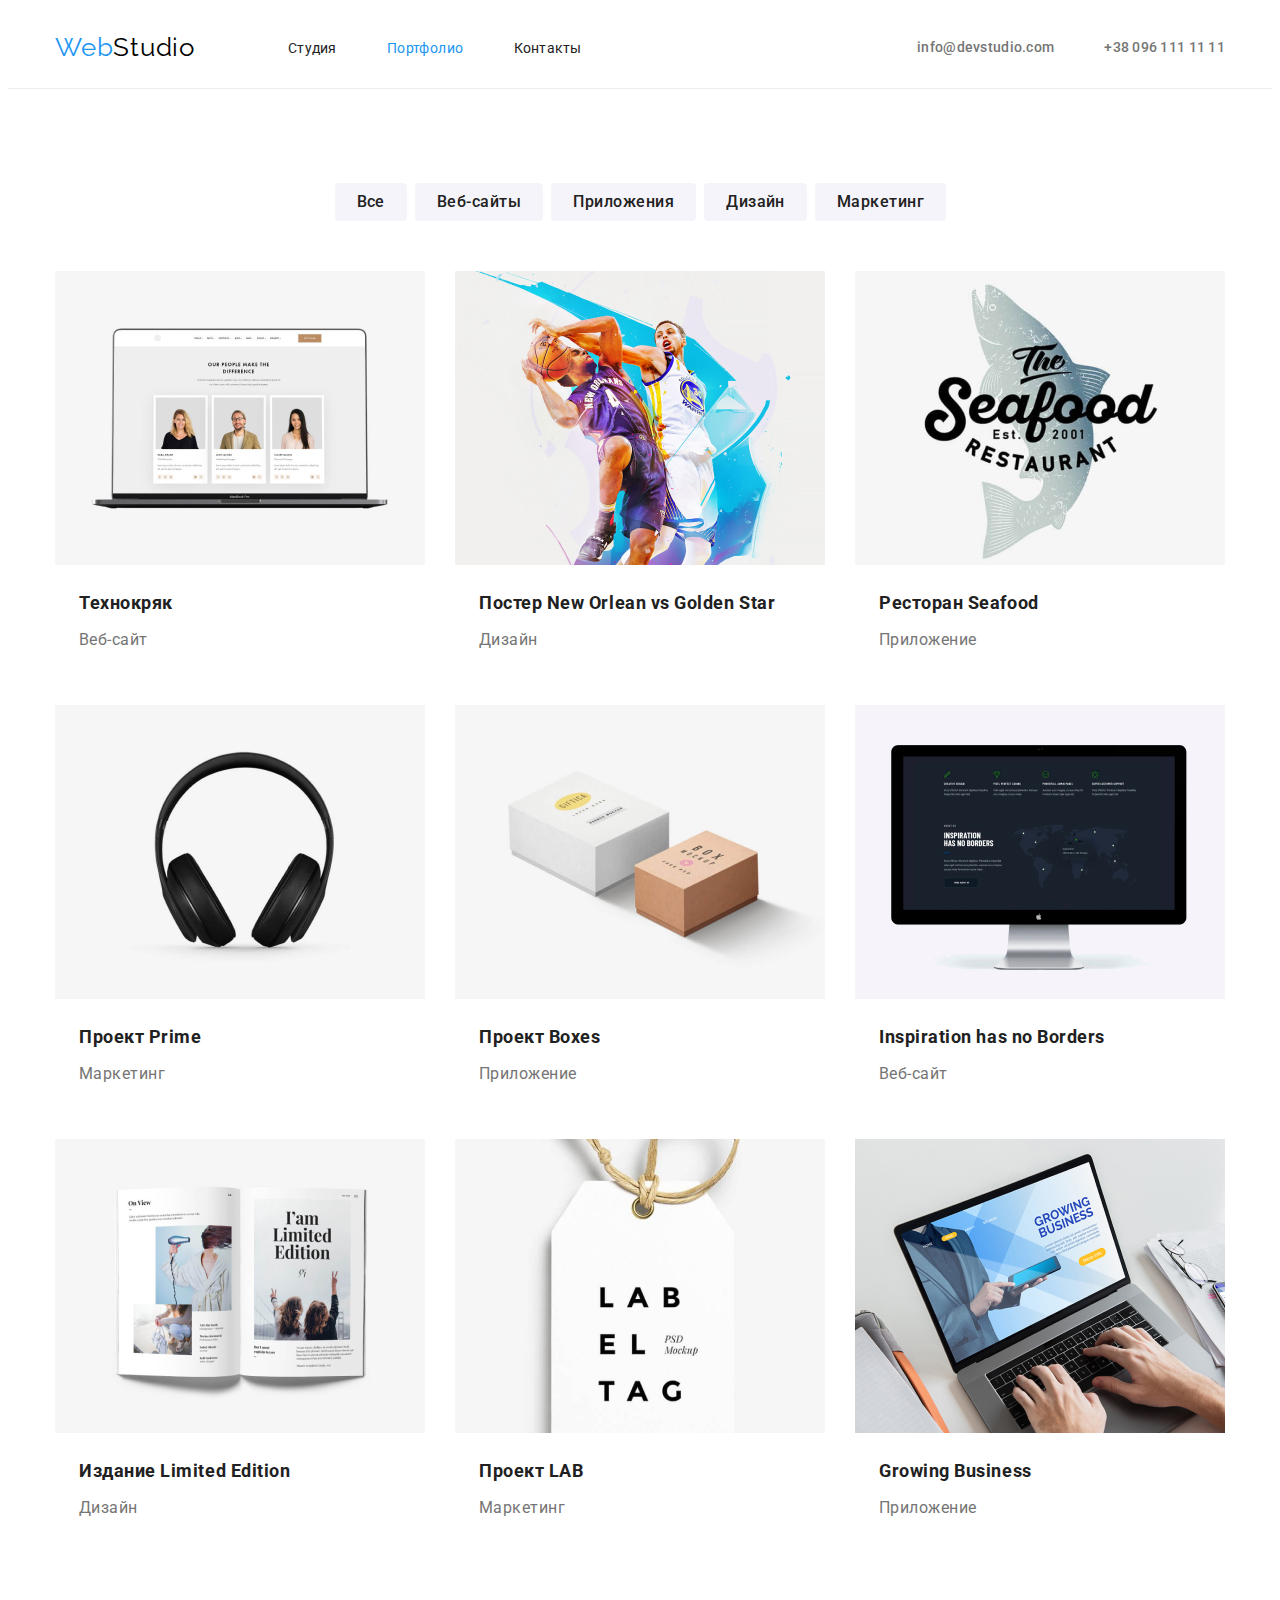
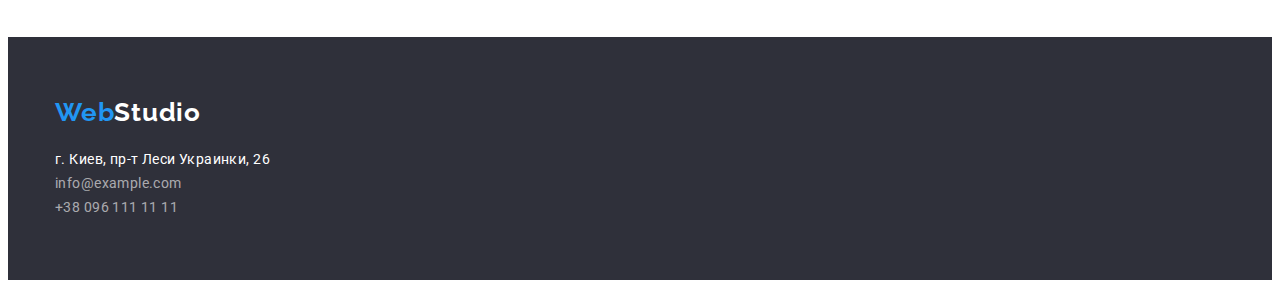
==== portfolio.html @ 07250c8b "создаёт декоративные элементы" ====
<!DOCTYPE html>
<html lang="ru">
  <head>
    <meta name="viewport" content="width=device-width, initial-scale=1.0" />
    <title>Document</title>
    <link
      rel="stylesheet"
      href="https://cdnjs.cloudflare.com/ajax/libs/modern-normalize/1.0.0/modern-normalize.min.css"
      integrity="sha512-ISS7cAi1PEhQ8jnbJpJZMd29NlhNj4AWYyLOSp2CE/CsHxTCu+r+t0D2yoJudVrd0/8fTVPUVDzY5Tvli75u/g=="
      crossorigin="anonymous"
    />
    <meta charset="UTF-8" />
    <link rel="preconnect" href="https://fonts.gstatic.com" />
    <link
      href="https://fonts.googleapis.com/css2?family=Raleway:wght@700&family=Roboto:wght@400;500;700;900&display=swap"
      rel="stylesheet"
    />
    <link rel="stylesheet" href="./css/styles.css" />
  </head>
  <body class="page">
    <!--Header-->
    <header class="page-header">
      <div class="container">
        <nav class="main-nav">
          <a class="logo" href="./index.html" lang="en">
            <span class="logo-accent">Web</span>Studio
          </a>

          <ul class="site-nav">
            <li class="site-nav-item">
              <a class="link" href="./index.html">Студия</a>
            </li>
            <li class="site-nav-item">
              <a class="link-current" href="./portfolio.html">Портфолио</a>
            </li>
            <li class="site-nav-item">
              <a class="link" href="#">Контакты</a>
            </li>
          </ul>
        </nav>

        <ul class="contacts">
          <li class="contacts-item">
            <a class="mail-link link" href="mailto:info@devstudio.com" "
              >info@devstudio.com</a
            >
          </li>
          <li class="contacts-item">
            <a href="tel:+380961111111" class="link">+38 096 111 11 11</a>
          </li>
        </ul>
      </div>
    </header>
    
    
    <main>
      <!--Portfolio-->
      <section class="section">
        <div class="container">
        <h1 class="visually-hidden" > our works </h1>
        <div class="portfolio-bt-flex">
        <ul class="button-flex">
          <li class="button-list-item">
            <button type="button" class="portfolio-button">Все</button>
          </li>
          <li class="button-list-item">
            <button type="button" class="portfolio-button">Веб-сайты</button>
          </li>
          <li class="button-list-item">
            <button type="button" class="portfolio-button">Приложения</button>
          </li>
          <li class="button-list-item">
            <button type="button" class="portfolio-button">Дизайн</button>
          </li>
          <li class="button-list-item">
            <button type="button" class="portfolio-button">Маркетинг</button>
          </li>
        </ul>
        </div>
        <h2  class="visually-hidden" >photos of works</h2>
        <ul class="portfolio-img-flex">
          <li class="flex-element">
            <a href="#"
              ><img class="images" src="./images/portfolio.jpg/img-1.jpg" alt="" width="370" />
              <div class="portfolio-div-tekst">
              <h3 class="section-title port">Технокряк</h3>
              <p class="text">Веб-сайт</p>
              </div>
            </a>
          </li>
          <li class="flex-element">
            <a href="#"
              ><img class="images" src="./images/portfolio.jpg/img-2.jpg" alt="" width="370" />
              <div class="portfolio-div-tekst">
              <h3 class="section-title port">Постер New Orlean vs Golden Star</h3>
              <p class="text">Дизайн</p>
              </div>
            </a>
          </li>
          <li class="flex-element">
            <a href="#"
              ><img class="images" src="./images/portfolio.jpg/img-3.jpg" alt="" width="370" />
              <div class="portfolio-div-tekst">
                <h3 class="section-title port">Ресторан Seafood</h3>
              <p class="text">Приложение</p>
              </div>
            </a>
          </li>
          <li class="flex-element">
            <a href="#"
              ><img class="images" src="./images/portfolio.jpg/img-4.jpg" alt="" width="370" />
              <div class="portfolio-div-tekst">
                <h3 class="section-title port">Проект Prime</h3>
              <p class="text">Маркетинг</p>
              </div>
            </a>
          </li>
          <li class="flex-element">
            <a href="#"
              ><img class="images" src="./images/portfolio.jpg/img-5.jpg" alt="" width="370" />
              <div class="portfolio-div-tekst">
                <h3 class="section-title port">Проект Boxes</h3>
              <p class="text">Приложение</p>
              </div>
            </a>
          </li>
          <li class="flex-element">
            <a href="#"
              ><img class="images" src="./images/portfolio.jpg/img-6.jpg" alt="" width="370" />
              <div class="portfolio-div-tekst">
                <h3 class="section-title port">Inspiration has no Borders</h3>
              <p class="text">Веб-сайт</p>
              </div>
            </a>
          </li>
          <li class="flex-element">
            <a href="#"
              ><img class="images" src="./images/portfolio.jpg/img-7.jpg" alt="" width="370" />
              <div class="portfolio-div-tekst">
                <h3 class="section-title port">Издание Limited Edition</h3>
              <p class="text">Дизайн</p>
              </div>
            </a>
          </li>
          <li class="flex-element">
            <a href="#"
              ><img class="images" src="./images/portfolio.jpg/img-8.jpg" alt="" width="370" />
              <div class="portfolio-div-tekst">
                <h3 class="section-title port">Проект LAB</h3>
              <p class="text">Маркетинг</p>
              </div>
            </a>
          </li>
          <li class="flex-element">
            <a href="#"
              ><img class="images" src="./images/portfolio.jpg/img-9.jpg" alt="" width="370" />
              <div class="portfolio-div-tekst">
                <h3 class="section-title port">Growing Business</h3>
              <p class="text">Приложение</p>
              </div>
            </a>
          </li>
        </ul>
        </div>
      </section>
    </main>

    <!--Footer-->
    <footer class="footer-page">
      <div class="container">
        <div class="address-item">
          <a href="/" class="footer-logo" lang="en">
            <span class="logo-accent">Web</span>Studio
          </a>
          <address class="footer-adress">
            <ul>
              <li>
                <a href="#" class="footer-map"
                  >г. Киев, пр-т Леси Украинки, 26</a
                >
              </li>
              <li>
                <a href="mailto:info@devstudio.com" class="footer-link"
                  >info@example.com</a
                >
              </li>
              <li>
                <a href="tel:+380961111111" class="footer-link"
                  >+38 096 111 11 11</a
                >
              </li>
            </ul>
          </address>
        </div>
      </div>
    </footer>
  </body>
</html>
---- css/styles.css ----
/*indexhtml стили */

html {
  box-sizing: border-box;
}

*,
*::before,
*::after {
  box-sizing: inherit;
}

:root {
  --primary-text-color: #757575;
  --title-text-color: #212121;
  --accent-color: #2196f3;
  --primary-dark-color: #000000;
  --primary-lite-color: #ffffff;
  --primary-adress-color: rgba(255, 255, 255, 0.6);
  --background-team-color: #f5f4fa;
  --background-hero-color: #2f303a;
}

/*
color studiobackground: #000000;

color text: #212121;
tel: #757575;
#F5F4FA; - background наша команда
footer tel email color: rgba(255, 255, 255, 0.6);

*/

body {
  background-color: var(--primary-lite-color);
  color: var(--primary-text-color);
  font-size: 14px;
  font-weight: 400;

  font-family: Roboto, sans-serif;
  letter-spacing: 0.03em;
}

ul,
ol {
  list-style: none;
  padding: 0;
  margin: 0;
}

h1,
h2,
h3,
h4,
h5,
h6,
p {
  margin: 0;
}

a {
  text-decoration: none;
}

.images {
  display: block;
  max-width: 100%;
  height: auto;
}

.visually-hidden:not(:focus):not(:active),
input[type="checkbox"].visually-hidden {
  position: absolute;
  width: 1px;
  height: 1px;
  margin: -1px;
  border: 0;
  padding: 0;
  white-space: nowrap;
  clip-path: inset(100%);
  clip: rect(0 0 0 0);
  overflow: hidden;
}
/*HEADER*/

.container {
  width: 1200px;
  padding-left: 15px;
  padding-right: 15px;
  margin-left: auto;
  margin-right: auto;
}

.page-header .container {
  display: flex;
  align-items: center;
}

/*Text*/
.text {
  font-family: Roboto, sans-serif;
  font-weight: 400;
  font-size: 16px;
  line-height: 1.87;
  letter-spacing: 0.03em;
  color: var(--primary-text-color);
}

.page-header {
  background-color: var(--primary-lite-color);
  border-bottom: 1px solid #ececec;
}

/*Logo*/
.logo {
  margin-right: 93px;
  padding-top: 24px;
  padding-bottom: 25px;

  color: var(--primary-dark-color);
  font-family: Raleway, sans-serif;
  font-size: 26px;
  line-height: 1.2;
  letter-spacing: 0.03em;

  /* identical to box height */
}
.logo:hover {
  color: var(--primary-dark-color);
}

.logo-accent {
  color: var(--accent-color);
}

.main-nav {
  display: flex;
  align-items: center;
}

/*Adress*/
.contacts {
  display: flex;
  align-items: center;
  margin-left: auto;
}

.contacts-item {
  display: flex;
  align-items: center;
}
.contacts-item:not(:last-child) {
  margin-right: 50px;
}

.contacts .link {
  color: var(--primary-text-color);

  font-weight: 500;
  font-size: 14px;
  line-height: 1.14;
  letter-spacing: 0.02em;
}
.link:hover,
.link:focus {
  color: var(--accent-color);
}
.link,
.link-current {
  padding-top: 32px;
  padding-bottom: 32px;
}

.contacts-item .mail-link {
  margin-left: auto;
}

/*Site nav*/
.site-nav {
  display: flex;
  align-items: center;
}

.site-nav-item:not(:last-child) {
  margin-right: 50px;
}

.site-nav .link {
  color: var(--title-text-color);
  font-size: 14px;
  line-height: 1.14;
  letter-spacing: 0.02em;
}

.link-current,
.site-nav .link:hover,
.site-nav .link:focus {
  color: var(--accent-color);
  padding-top: 32px;
  padding-bottom: 32px;
}

.site-nav-list .link-current,
.logo-accent {
  color: var(--accent-color);
}
/*hero*/

.hero {
  padding-top: 200px;
  padding-bottom: 200px;
  text-align: center;

  background-color: var(--background-hero-color);
}

.title {
  color: var(--primary-lite-color);
  background-color: var(--background-hero-color);

  font-weight: 900;
  font-size: 44px;
  line-height: 1.36;
  letter-spacing: 0.06em;
  text-transform: uppercase;
  margin-bottom: 30px;
}

.hero-title {
  width: 696px;
  margin: 0 auto;
}

.hero-button {
  color: var(--primary-lite-color);
  background-color: var(--accent-color);

  font-family: inherit;
  font-weight: 700;
  font-size: 16px;
  line-height: 1.9;
  letter-spacing: 0.06em;

  border: none;
  border-radius: 4px;
  padding: 10px 30px;
  min-width: 200px;

  box-shadow: (0px 4px 4px rgba(0, 0, 0, 0.25));
}

/*advanteges*/
.advantages-section {
  padding-top: 94px;
  padding-bottom: 94px;
}

.title-advant {
  margin-bottom: 10px;
  font-family: Roboto;
  font-weight: 700;
  font-size: 14px;
  line-height: 1.14;
  color: #212121;
  text-transform: uppercase;
}

.section .title {
  color: var(--title-text-color);
  margin-top: 0;
}
.title-description {
  max-width: 270px;
  height: 75px;
}
.section-title-list {
  display: flex;
  flex-wrap: nowrap;
  width: 1170px;
}

.section-title-li:not(:last-child) {
  margin-right: 30px;
}

/* CAPABILITIES section*/
.capabilities-section {
  margin-top: 0;
  margin-bottom: 0;
  padding-bottom: 94px;
}

.capabilities-flex {
  display: flex;
  justify-content: space-between;
}

.section-title {
  color: var(--title-text-color);

  font-weight: 700;
  font-size: 36px;
  line-height: 1.2;
  letter-spacing: 0.03em;

  margin-bottom: 50px;
  text-align: center;
}
.capabilities-flex-item {
  width: 370px;
}

.capabilities-flex-item:not(:last-child) {
  margin-right: 30px;
}

/*Team*/

.team-section {
  background-color: var(--background-team-color);
  padding-top: 94px;
  padding-bottom: 94px;
}

.team-section .container {
  align-items: center;
}

.team-flex {
  display: flex;
  align-items: center;
}

.team-flex-item {
  text-align: center;
  width: 270px;
  height: 368px;
  border-bottom-right-radius: 4px;
  border-bottom-left-radius: 4px;
  border: 1px solid #ffffff;
  background-color: var(--primary-lite-color);

  /* SHADOWS
Drop-shadow
Radius: 1px
Offset: 0px, 2px
rgba(0, 0, 0, 0.2)
Effect: Drop shadow
Radius: 1px
Offset: 0px, 1px
rgba(0, 0, 0, 0.14)
Effect: Drop shadow
Radius: 3px
Offset: 0px, 1px
rgba(0, 0, 0, 0.12) */
}

.team-flex-item:not(:last-child) {
  margin-right: 30px;
}
.team-card {
  width: 270px;
  height: 108px;
  padding: 30px 32px;
  text-align: center;
}

.name {
  color: var(--title-text-color);

  font-weight: 500;
  font-size: 16px;
  line-height: 1.2;
  letter-spacing: 0.03em;

  margin-bottom: 10px;
  text-align: center;
}

/*Footer*/
.footer-page {
  background-color: var(--background-hero-color);
  letter-spacing: 0.03em;
  font-size: 14px;
  line-height: 1.71;
}

.footer-page {
  display: flex;
  align-items: baseline;
  padding-top: 60px;
  padding-bottom: 60px;
}

.footer-logo {
  color: var(--primary-lite-color);

  font-family: Raleway;
  font-style: normal;
  font-weight: 700;
  font-size: 26px;
  line-height: 1.2;
  letter-spacing: 0.03em;

  display: block;
  margin-bottom: 20px;
}

.footer-logo:hover {
  display: block;
  margin-bottom: 20px;
  color: var(--primary-lite-color);
}

.logo-accent {
  color: var(--accent-color);
}
.footer-adress {
  display: flex;
  flex-direction: column;
}

.footer-adress .footer-map {
  color: var(--primary-lite-color);
  font-style: normal;
}
.footer-link {
  color: var(--primary-adress-color);
  font-style: normal;
}
/*portfolio стили */
.section {
  padding-top: 94px;
  padding-bottom: 94px;
}
.button-list-item {
  margin-bottom: 0;
}

.button-list-item:not(:last-child) {
  margin-right: 8px;
}

.portfolio-bt-flex {
  width: 611px;
  height: 54px;
  margin: 0 auto;
  margin-bottom: 34px;
}
.portfolio-button {
  color: var(--title-text-color);
  background-color: var(--background-team-color);

  font-family: inherit;
  font-weight: 500;
  font-size: 16px;
  line-height: 1.6;
  letter-spacing: 0.03em;

  text-align: center;
  cursor: pointer;
  border-radius: 4px;
  padding: 6px 22px;
  white-space: nowrap;
  border: none;
}

.portfolio-button:hover,
.portfolio-button:focus {
  color: var(--primary-lite-color);
  background-color: var(--accent-color);
  border: none;
  box-shadow: 0px 3px 1px rgba(0, 0, 0, 25%);
}

.button-flex {
  display: flex;
}

.portfolio-img-flex {
  display: flex;
  flex-wrap: wrap;
}

.flex-element {
  width: 370px;
  margin-right: 30px;
  margin-bottom: 30px;
}

.flex-element:nth-child(3n) {
  margin-right: 0;
}

.flex-element:nth-last-child(-n + 3) {
  margin-bottom: 0;
}
/*.logo-accent */

.portfolio-div-tekst {
  padding: 20px 24px;
  width: 370px;
  height: 110px;
  text-align: left;
}

.port {
  text-align: left;
  margin-bottom: 4px;
  font-family: Roboto;
  font-weight: 700;
  font-size: 18px;
  line-height: 2;
}
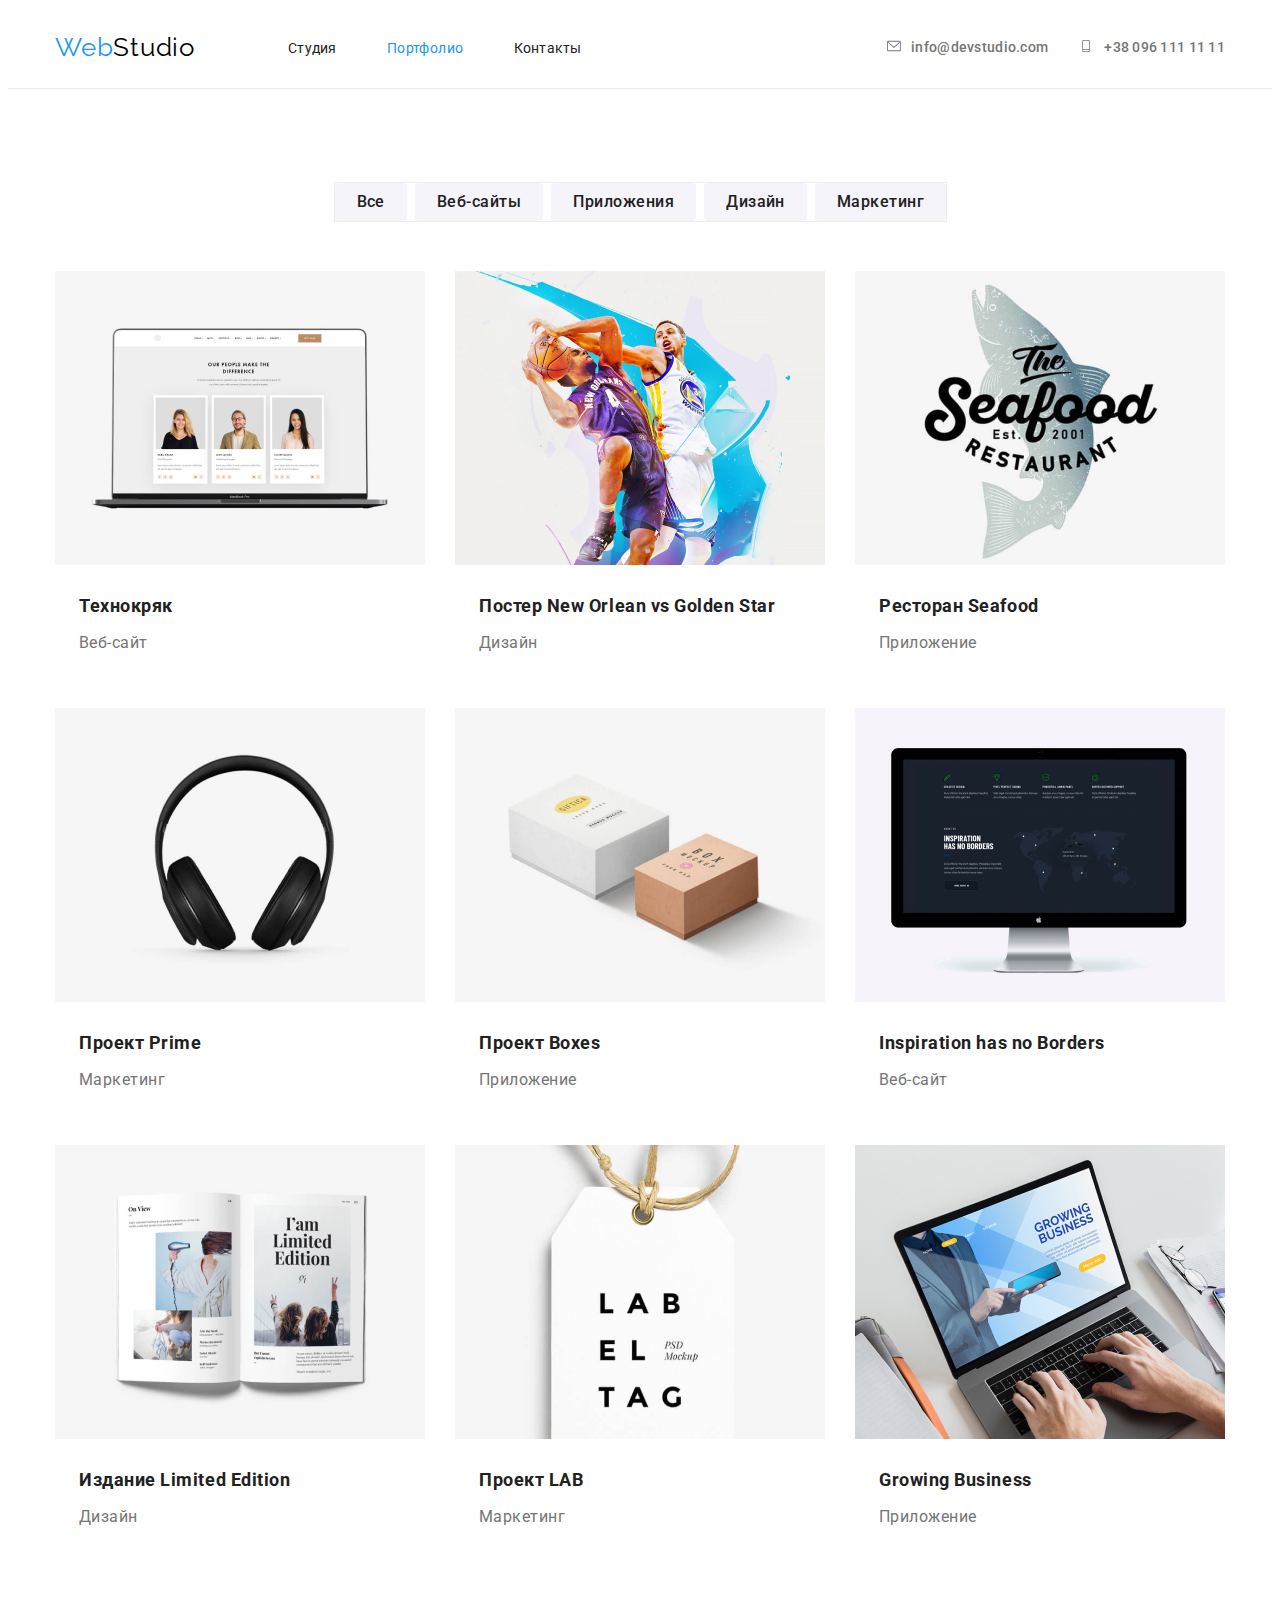
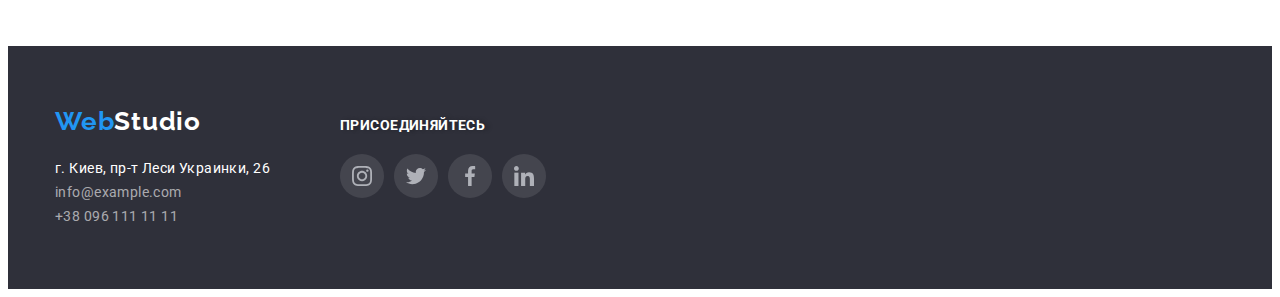
==== commit 8d520e1a: "добавляет декоративные элементы" ====
--- a/portfolio.html
+++ b/portfolio.html
@@ -41,133 +41,193 @@
 
         <ul class="contacts">
           <li class="contacts-item">
-            <a class="mail-link link" href="mailto:info@devstudio.com" "
-              >info@devstudio.com</a
-            >
+            <a class="mail-link link" href="mailto:info@devstudio.com">
+              <svg class="header-icon" width="16" height="12">
+                <use href="../images/sprite.svg#icon-email"></use>
+              </svg>
+              info@devstudio.com
+            </a>
           </li>
           <li class="contacts-item">
-            <a href="tel:+380961111111" class="link">+38 096 111 11 11</a>
+            <a class="link-tel link" href="tel:+380961111111">
+              <svg class="header-icon" width="16" height="12">
+                <use href="../images/sprite.svg#icon-tel"></use>
+              </svg>
+              +38 096 111 11 11</a
+            >
           </li>
         </ul>
       </div>
     </header>
-    
-    
+
     <main>
       <!--Portfolio-->
       <section class="section">
         <div class="container">
-        <h1 class="visually-hidden" > our works </h1>
-        <div class="portfolio-bt-flex">
-        <ul class="button-flex">
-          <li class="button-list-item">
-            <button type="button" class="portfolio-button">Все</button>
-          </li>
-          <li class="button-list-item">
-            <button type="button" class="portfolio-button">Веб-сайты</button>
-          </li>
-          <li class="button-list-item">
-            <button type="button" class="portfolio-button">Приложения</button>
-          </li>
-          <li class="button-list-item">
-            <button type="button" class="portfolio-button">Дизайн</button>
-          </li>
-          <li class="button-list-item">
-            <button type="button" class="portfolio-button">Маркетинг</button>
-          </li>
-        </ul>
-        </div>
-        <h2  class="visually-hidden" >photos of works</h2>
-        <ul class="portfolio-img-flex">
-          <li class="flex-element">
-            <a href="#"
-              ><img class="images" src="./images/portfolio.jpg/img-1.jpg" alt="" width="370" />
-              <div class="portfolio-div-tekst">
-              <h3 class="section-title port">Технокряк</h3>
-              <p class="text">Веб-сайт</p>
-              </div>
-            </a>
-          </li>
-          <li class="flex-element">
-            <a href="#"
-              ><img class="images" src="./images/portfolio.jpg/img-2.jpg" alt="" width="370" />
-              <div class="portfolio-div-tekst">
-              <h3 class="section-title port">Постер New Orlean vs Golden Star</h3>
-              <p class="text">Дизайн</p>
-              </div>
-            </a>
-          </li>
-          <li class="flex-element">
-            <a href="#"
-              ><img class="images" src="./images/portfolio.jpg/img-3.jpg" alt="" width="370" />
-              <div class="portfolio-div-tekst">
-                <h3 class="section-title port">Ресторан Seafood</h3>
-              <p class="text">Приложение</p>
-              </div>
-            </a>
-          </li>
-          <li class="flex-element">
-            <a href="#"
-              ><img class="images" src="./images/portfolio.jpg/img-4.jpg" alt="" width="370" />
-              <div class="portfolio-div-tekst">
-                <h3 class="section-title port">Проект Prime</h3>
-              <p class="text">Маркетинг</p>
-              </div>
-            </a>
-          </li>
-          <li class="flex-element">
-            <a href="#"
-              ><img class="images" src="./images/portfolio.jpg/img-5.jpg" alt="" width="370" />
-              <div class="portfolio-div-tekst">
-                <h3 class="section-title port">Проект Boxes</h3>
-              <p class="text">Приложение</p>
-              </div>
-            </a>
-          </li>
-          <li class="flex-element">
-            <a href="#"
-              ><img class="images" src="./images/portfolio.jpg/img-6.jpg" alt="" width="370" />
-              <div class="portfolio-div-tekst">
-                <h3 class="section-title port">Inspiration has no Borders</h3>
-              <p class="text">Веб-сайт</p>
-              </div>
-            </a>
-          </li>
-          <li class="flex-element">
-            <a href="#"
-              ><img class="images" src="./images/portfolio.jpg/img-7.jpg" alt="" width="370" />
-              <div class="portfolio-div-tekst">
-                <h3 class="section-title port">Издание Limited Edition</h3>
-              <p class="text">Дизайн</p>
-              </div>
-            </a>
-          </li>
-          <li class="flex-element">
-            <a href="#"
-              ><img class="images" src="./images/portfolio.jpg/img-8.jpg" alt="" width="370" />
-              <div class="portfolio-div-tekst">
-                <h3 class="section-title port">Проект LAB</h3>
-              <p class="text">Маркетинг</p>
-              </div>
-            </a>
-          </li>
-          <li class="flex-element">
-            <a href="#"
-              ><img class="images" src="./images/portfolio.jpg/img-9.jpg" alt="" width="370" />
-              <div class="portfolio-div-tekst">
-                <h3 class="section-title port">Growing Business</h3>
-              <p class="text">Приложение</p>
-              </div>
-            </a>
-          </li>
-        </ul>
+          <h1 class="visually-hidden">our works</h1>
+          <div class="portfolio-bt-flex">
+            <ul class="button-flex">
+              <li class="button-list-item">
+                <button type="button" class="portfolio-button">Все</button>
+              </li>
+              <li class="button-list-item">
+                <button type="button" class="portfolio-button">
+                  Веб-сайты
+                </button>
+              </li>
+              <li class="button-list-item">
+                <button type="button" class="portfolio-button">
+                  Приложения
+                </button>
+              </li>
+              <li class="button-list-item">
+                <button type="button" class="portfolio-button">Дизайн</button>
+              </li>
+              <li class="button-list-item">
+                <button type="button" class="portfolio-button">
+                  Маркетинг
+                </button>
+              </li>
+            </ul>
+          </div>
+          <h2 class="visually-hidden">photos of works</h2>
+          <ul class="portfolio-img-flex">
+            <li class="flex-element">
+              <a class="flex-element-link" href="#"
+                ><img
+                  class="images"
+                  src="./images/portfolio.jpg/img-1.jpg"
+                  alt=""
+                  width="370"
+                />
+                <div class="portfolio-div-tekst">
+                  <h3 class="section-title port">Технокряк</h3>
+                  <p class="text">Веб-сайт</p>
+                </div>
+              </a>
+            </li>
+            <li class="flex-element">
+              <a href="#"
+                ><img
+                  class="images"
+                  src="./images/portfolio.jpg/img-2.jpg"
+                  alt=""
+                  width="370"
+                />
+                <div class="portfolio-div-tekst">
+                  <h3 class="section-title port">
+                    Постер New Orlean vs Golden Star
+                  </h3>
+                  <p class="text">Дизайн</p>
+                </div>
+              </a>
+            </li>
+            <li class="flex-element">
+              <a href="#"
+                ><img
+                  class="images"
+                  src="./images/portfolio.jpg/img-3.jpg"
+                  alt=""
+                  width="370"
+                />
+                <div class="portfolio-div-tekst">
+                  <h3 class="section-title port">Ресторан Seafood</h3>
+                  <p class="text">Приложение</p>
+                </div>
+              </a>
+            </li>
+            <li class="flex-element">
+              <a href="#"
+                ><img
+                  class="images"
+                  src="./images/portfolio.jpg/img-4.jpg"
+                  alt=""
+                  width="370"
+                />
+                <div class="portfolio-div-tekst">
+                  <h3 class="section-title port">Проект Prime</h3>
+                  <p class="text">Маркетинг</p>
+                </div>
+              </a>
+            </li>
+            <li class="flex-element">
+              <a href="#"
+                ><img
+                  class="images"
+                  src="./images/portfolio.jpg/img-5.jpg"
+                  alt=""
+                  width="370"
+                />
+                <div class="portfolio-div-tekst">
+                  <h3 class="section-title port">Проект Boxes</h3>
+                  <p class="text">Приложение</p>
+                </div>
+              </a>
+            </li>
+            <li class="flex-element">
+              <a href="#"
+                ><img
+                  class="images"
+                  src="./images/portfolio.jpg/img-6.jpg"
+                  alt=""
+                  width="370"
+                />
+                <div class="portfolio-div-tekst">
+                  <h3 class="section-title port">Inspiration has no Borders</h3>
+                  <p class="text">Веб-сайт</p>
+                </div>
+              </a>
+            </li>
+            <li class="flex-element">
+              <a href="#"
+                ><img
+                  class="images"
+                  src="./images/portfolio.jpg/img-7.jpg"
+                  alt=""
+                  width="370"
+                />
+                <div class="portfolio-div-tekst">
+                  <h3 class="section-title port">Издание Limited Edition</h3>
+                  <p class="text">Дизайн</p>
+                </div>
+              </a>
+            </li>
+            <li class="flex-element">
+              <a href="#"
+                ><img
+                  class="images"
+                  src="./images/portfolio.jpg/img-8.jpg"
+                  alt=""
+                  width="370"
+                />
+                <div class="portfolio-div-tekst">
+                  <h3 class="section-title port">Проект LAB</h3>
+                  <p class="text">Маркетинг</p>
+                </div>
+              </a>
+            </li>
+            <li class="flex-element">
+              <a href="#"
+                ><img
+                  class="images"
+                  src="./images/portfolio.jpg/img-9.jpg"
+                  alt=""
+                  width="370"
+                />
+                <div class="portfolio-div-tekst">
+                  <h3 class="section-title port">Growing Business</h3>
+                  <p class="text">Приложение</p>
+                </div>
+              </a>
+            </li>
+          </ul>
         </div>
       </section>
     </main>
 
     <!--Footer-->
     <footer class="footer-page">
-      <div class="container">
+      <div class="container footer">
         <div class="address-item">
           <a href="/" class="footer-logo" lang="en">
             <span class="logo-accent">Web</span>Studio
@@ -192,6 +252,39 @@
             </ul>
           </address>
         </div>
+        <div class="footer-social-links">
+          <p class="footer-text">присоединяйтесь</p>
+          <ul class="footer-social-list">
+            <li class="footer-list-item">
+              <a class="footer-list-link">
+                <svg class="footer-list-icon">
+                  <use href="../images/sprite.svg#icon-instagram"></use>
+                </svg>
+              </a>
+            </li>
+            <li class="footer-list-item">
+              <a class="footer-list-link">
+                <svg class="footer-list-icon">
+                  <use href="../images/sprite.svg#icon-twitter"></use>
+                </svg>
+              </a>
+            </li>
+            <li class="footer-list-item">
+              <a class="footer-list-link">
+                <svg class="footer-list-icon">
+                  <use href="../images/sprite.svg#icon-facebook"></use>
+                </svg>
+              </a>
+            </li>
+            <li class="footer-list-item">
+              <a class="footer-list-link">
+                <svg class="footer-list-icon">
+                  <use href="../images/sprite.svg#icon-linkedin"></use>
+                </svg>
+              </a>
+            </li>
+          </ul>
+        </div>
       </div>
     </footer>
   </body>
--- a/css/styles.css
+++ b/css/styles.css
@@ -62,7 +62,7 @@
   text-decoration: none;
 }
 
-.images {
+.img {
   display: block;
   max-width: 100%;
   height: auto;
@@ -122,9 +122,8 @@
   font-size: 26px;
   line-height: 1.2;
   letter-spacing: 0.03em;
-
-  /* identical to box height */
-}
+}
+
 .logo:hover {
   color: var(--primary-dark-color);
 }
@@ -148,9 +147,12 @@
 .contacts-item {
   display: flex;
   align-items: center;
-}
+  padding-top: 32px;
+  padding-bottom: 32px;
+}
+
 .contacts-item:not(:last-child) {
-  margin-right: 50px;
+  margin-right: 30px;
 }
 
 .contacts .link {
@@ -161,18 +163,47 @@
   line-height: 1.14;
   letter-spacing: 0.02em;
 }
+
 .link:hover,
-.link:focus {
+.link:focus,
+.mail-link:hover,
+.mail-link:focus,
+.link-tel:hover,
+.link-tel:focus {
   color: var(--accent-color);
-}
-.link,
-.link-current {
-  padding-top: 32px;
-  padding-bottom: 32px;
+  cursor: pointer;
 }
 
 .contacts-item .mail-link {
   margin-left: auto;
+}
+
+.header-icon {
+  display: flex;
+  width: 16px;
+  height: 12px;
+  fill: currentColor;
+  justify-content: center;
+  align-items: center;
+  margin-right: 10px;
+  background-size: contain;
+}
+
+.mail-link {
+  display: flex;
+  text-align: center;
+  justify-content: center;
+  width: 161px;
+  height: 16px;
+  cursor: pointer;
+}
+
+.link-tel {
+  display: flex;
+  text-align: center;
+  justify-content: center;
+  height: 16px;
+  cursor: pointer;
 }
 
 /*Site nav*/
@@ -204,7 +235,22 @@
 .logo-accent {
   color: var(--accent-color);
 }
+
 /*hero*/
+.overlay {
+  height: 600px;
+  max-width: 1600px;
+  margin-left: auto;
+  margin-right: auto;
+  background-image: linear-gradient(
+      rgba(47, 48, 58, 0.4),
+      rgba(47, 48, 58, 0.4)
+    ),
+    url(../images/Img-hero.jpg);
+  background-repeat: no-repeat;
+  background-position: center;
+  background-size: cover;
+}
 
 .hero {
   padding-top: 200px;
@@ -216,8 +262,6 @@
 
 .title {
   color: var(--primary-lite-color);
-  background-color: var(--background-hero-color);
-
   font-weight: 900;
   font-size: 44px;
   line-height: 1.36;
@@ -246,7 +290,7 @@
   padding: 10px 30px;
   min-width: 200px;
 
-  box-shadow: (0px 4px 4px rgba(0, 0, 0, 0.25));
+  offset: 0px, 4px rgba(0, 0, 0, 0.15);
 }
 
 /*advanteges*/
@@ -283,6 +327,31 @@
   margin-right: 30px;
 }
 
+.section-title-li::before {
+  content: "";
+  display: block;
+  height: 120px;
+  background-color: #f5f4fa;
+  margin-bottom: 30px;
+  border-radius: 4px;
+  background-size: contain;
+  background-repeat: no-repeat;
+  background-position: center;
+}
+
+.section-title-li:nth-child(1)::before {
+  background-image: url(../images/advantages.svg/antenna\ 1.svg);
+}
+.section-title-li:nth-child(2)::before {
+  background-image: url(../images/advantages.svg/clock\ 1.svg);
+}
+.section-title-li:nth-child(3)::before {
+  background-image: url(../images/advantages.svg/diagram\ 1.svg);
+}
+.section-title-li:nth-child(4)::before {
+  background-image: url(../images/advantages.svg/astronaut\ 1.svg);
+}
+
 /* CAPABILITIES section*/
 .capabilities-section {
   margin-top: 0;
@@ -334,7 +403,6 @@
 .team-flex-item {
   text-align: center;
   width: 270px;
-  height: 368px;
   border-bottom-right-radius: 4px;
   border-bottom-left-radius: 4px;
   border: 1px solid #ffffff;
@@ -360,7 +428,7 @@
 }
 .team-card {
   width: 270px;
-  height: 108px;
+  height: 168px;
   padding: 30px 32px;
   text-align: center;
 }
@@ -377,19 +445,115 @@
   text-align: center;
 }
 
+.card-text {
+  margin-bottom: 16px;
+}
+
+.social-list {
+  display: flex;
+  text-align: center;
+  justify-content: space-between;
+}
+
+.social-list-link:hover,
+.social-list-link:focus {
+  background-color: #2196f3;
+}
+
+.social-list-link:hover .social-list-icon,
+.social-list-link:focus .social-list-icon {
+  fill: #ffffff;
+}
+
+.social-list-link {
+  display: flex;
+  justify-content: center;
+  align-items: center;
+  width: 44px;
+  height: 44px;
+  background: #ffffff;
+  border-radius: 50%;
+}
+
+.social-list-icon {
+  width: 20px;
+  height: 20px;
+  fill: #afb1b8;
+}
+
+/* REGULAR CUSTOMERS*/
+.customer-section {
+  margin-top: 0;
+  margin-bottom: 0;
+  padding-top: 94px;
+  padding-bottom: 94px;
+}
+
+.customer-title {
+  color: var(--title-text-color);
+
+  font-weight: 700;
+  font-size: 36px;
+  line-height: 1.2;
+  letter-spacing: 0.03em;
+
+  margin-bottom: 50px;
+  text-align: center;
+}
+
+/*.customer-flex {
+  display: flex;
+  justify-content: space-between;
+}
+
+
+
+.customer-flex-item:not(:last-child) {
+  margin-right: 30px;
+} */
+.customer-list {
+  display: flex;
+  text-align: center;
+  justify-content: space-between;
+}
+
+.customer-list-link:hover,
+.customer-list-link:focus {
+  border-color: #2196f3;
+  cursor: pointer;
+}
+
+.customer-list-link:hover .customer-list-icon,
+.customer-list-link:focus .customer-list-icon {
+  fill: #2196f3;
+}
+
+.customer-list-link {
+  display: flex;
+  justify-content: center;
+  align-items: center;
+  width: 170px;
+  height: 90px;
+  background: #ffffff;
+  border-radius: 4px;
+  border: 1px solid #afb1b8;
+}
+
+.customer-list-icon {
+  fill: #afb1b8;
+}
+
 /*Footer*/
 .footer-page {
   background-color: var(--background-hero-color);
   letter-spacing: 0.03em;
   font-size: 14px;
   line-height: 1.71;
-}
-
-.footer-page {
-  display: flex;
-  align-items: baseline;
   padding-top: 60px;
   padding-bottom: 60px;
+}
+.adress-item {
+  justify-content: baseline;
 }
 
 .footer-logo {
@@ -406,9 +570,7 @@
   margin-bottom: 20px;
 }
 
-.footer-logo:hover {
-  display: block;
-  margin-bottom: 20px;
+.footer-logo:focus {
   color: var(--primary-lite-color);
 }
 
@@ -428,6 +590,69 @@
   color: var(--primary-adress-color);
   font-style: normal;
 }
+
+.footer-social-links {
+  width: 206px;
+  height: 80px;
+  margin-left: 70px;
+}
+.footer-text {
+  margin-bottom: 20px;
+  text-align: start;
+  width: 145px;
+  height: 16px;
+  text-shadow: 4px 0px 4px rgba(0, 0, 0, 0.25);
+
+  font-family: Roboto;
+  font-style: normal;
+  font-weight: 700;
+  font-size: 14px;
+  line-height: 1.14;
+  letter-spacing: 3%;
+  color: #ffffff;
+  text-transform: uppercase;
+}
+
+.footer-social-list {
+  display: flex;
+  text-align: center;
+  justify-content: space-between;
+  width: 206px;
+  height: 44px;
+}
+
+.footer-list-link:hover,
+.footer-list-link:focus {
+  background-color: #2196f3;
+}
+
+.footer-list-link:hover .footer-list-icon,
+.footer-list-link:focus .footer-list-icon {
+  fill: #ffffff;
+}
+
+.footer-list-link {
+  display: flex;
+  justify-content: center;
+  align-items: center;
+  width: 44px;
+  height: 44px;
+  background: rgba(255, 255, 255, 0.1);
+  border-radius: 50%;
+}
+
+.footer-list-icon {
+  width: 20px;
+  height: 20px;
+  fill: #afb1b8;
+}
+
+.footer {
+  display: flex;
+  align-items: baseline;
+  justify-content: baseline;
+}
+
 /*portfolio стили */
 .section {
   padding-top: 94px;
@@ -466,15 +691,22 @@
 }
 
 .portfolio-button:hover,
-.portfolio-button:focus {
+.portfolio-butto:focus {
   color: var(--primary-lite-color);
   background-color: var(--accent-color);
   border: none;
   box-shadow: 0px 3px 1px rgba(0, 0, 0, 25%);
 }
 
+.flex-element:hover {
+  border: 1px solid #eeeeee;
+  box-shadow: rgba(0, 0, 0, 0.25);
+}
+
 .button-flex {
   display: flex;
+  outline: 1px solid #eeeeee;
+  outline: 0px, 4px;
 }
 
 .portfolio-img-flex {
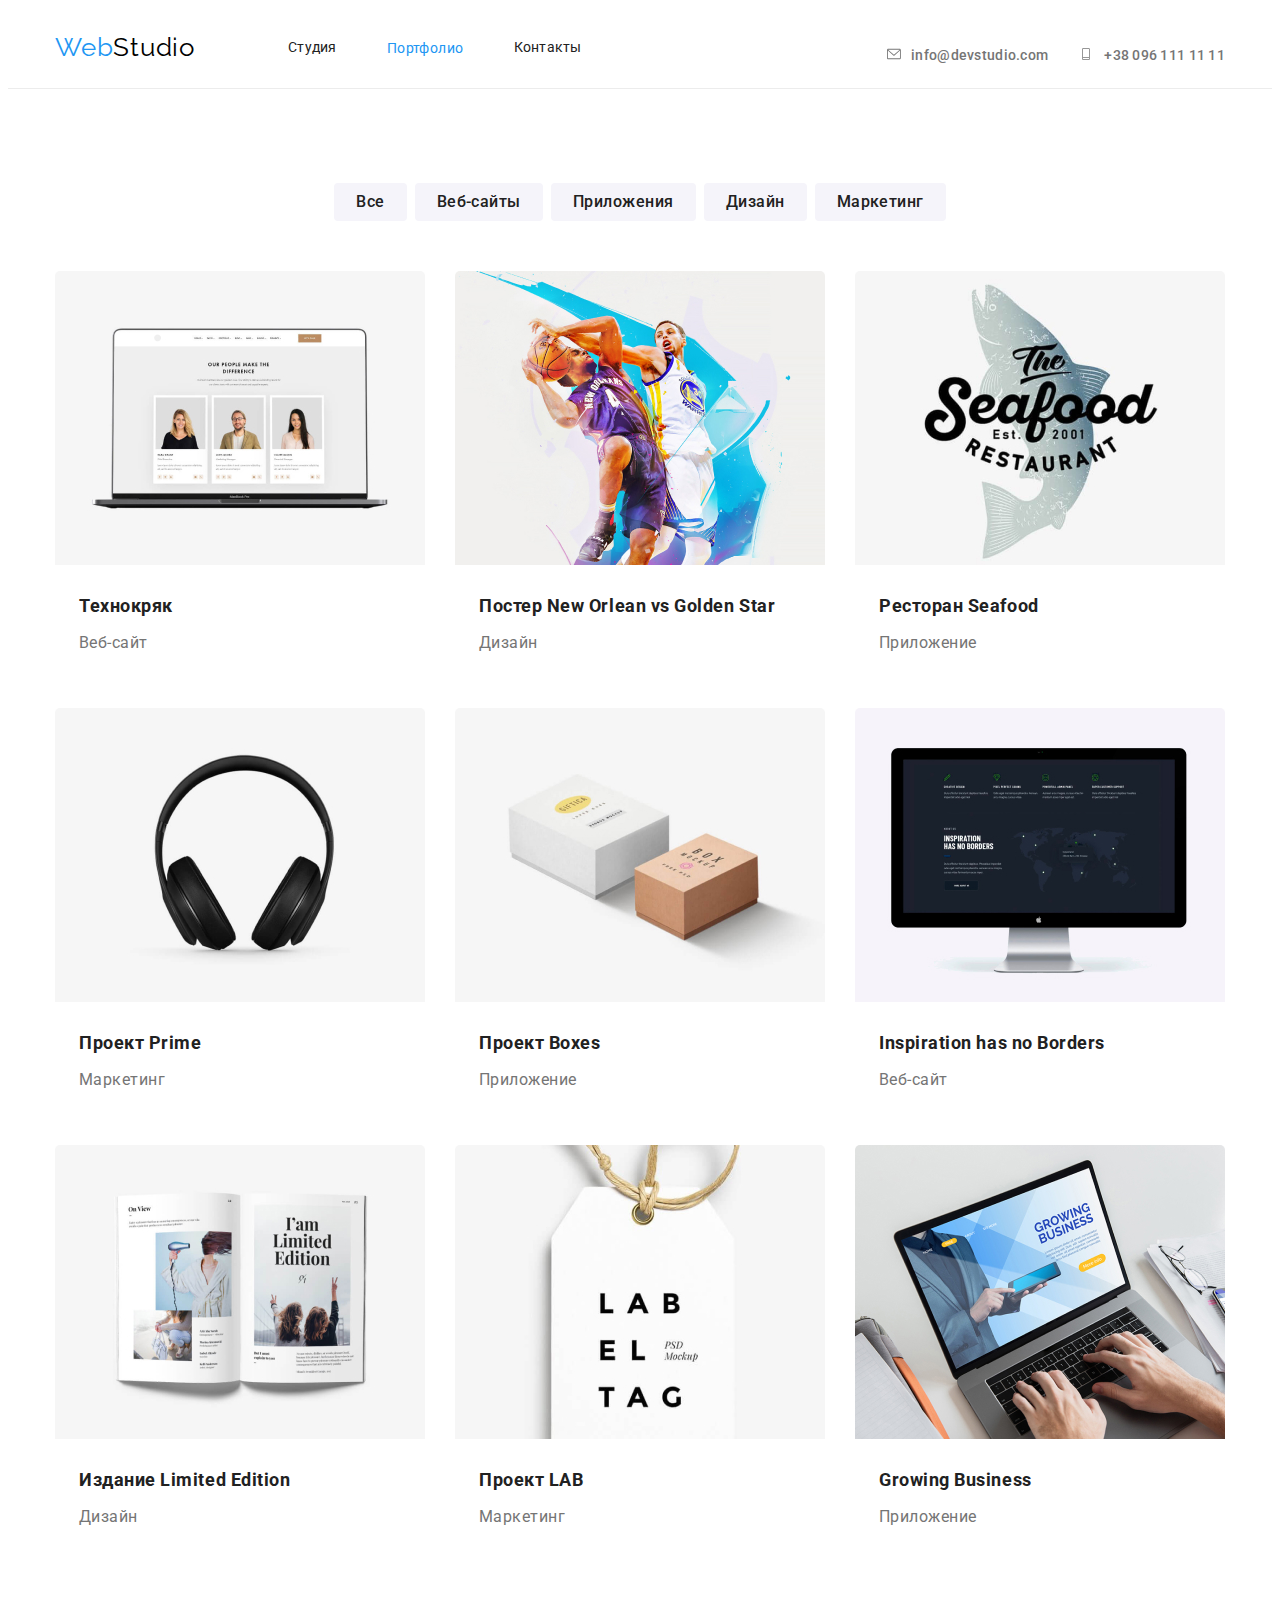
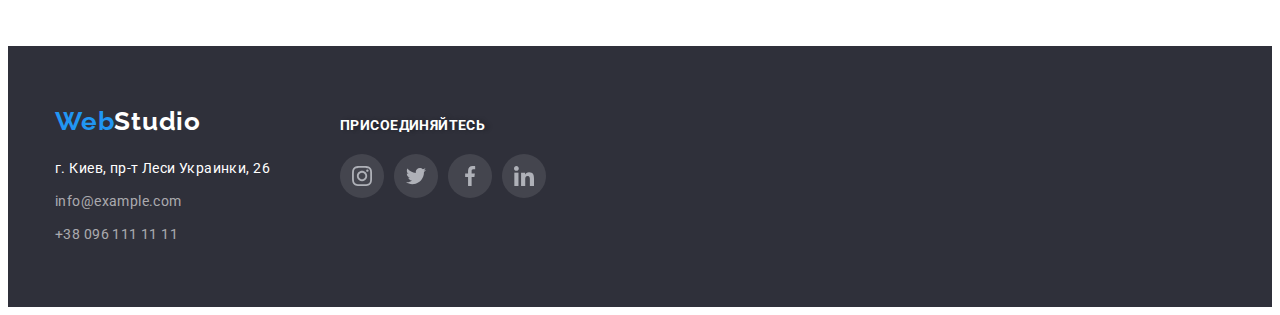
==== commit 8cc41bcc: "убирает лишние дивы" ====
--- a/portfolio.html
+++ b/portfolio.html
@@ -28,13 +28,13 @@
 
           <ul class="site-nav">
             <li class="site-nav-item">
-              <a class="link" href="./index.html">Студия</a>
+              <a class="link-header link" href="./index.html">Студия</a>
             </li>
             <li class="site-nav-item">
               <a class="link-current" href="./portfolio.html">Портфолио</a>
             </li>
             <li class="site-nav-item">
-              <a class="link" href="#">Контакты</a>
+              <a class="link-header link" href="#">Контакты</a>
             </li>
           </ul>
         </nav>
@@ -65,31 +65,23 @@
       <section class="section">
         <div class="container">
           <h1 class="visually-hidden">our works</h1>
-          <div class="portfolio-bt-flex">
-            <ul class="button-flex">
-              <li class="button-list-item">
-                <button type="button" class="portfolio-button">Все</button>
-              </li>
-              <li class="button-list-item">
-                <button type="button" class="portfolio-button">
-                  Веб-сайты
-                </button>
-              </li>
-              <li class="button-list-item">
-                <button type="button" class="portfolio-button">
-                  Приложения
-                </button>
-              </li>
-              <li class="button-list-item">
-                <button type="button" class="portfolio-button">Дизайн</button>
-              </li>
-              <li class="button-list-item">
-                <button type="button" class="portfolio-button">
-                  Маркетинг
-                </button>
-              </li>
-            </ul>
-          </div>
+          <ul class="button-flex">
+            <li class="button-list-item">
+              <button type="button" class="portfolio-button">Все</button>
+            </li>
+            <li class="button-list-item">
+              <button type="button" class="portfolio-button">Веб-сайты</button>
+            </li>
+            <li class="button-list-item">
+              <button type="button" class="portfolio-button">Приложения</button>
+            </li>
+            <li class="button-list-item">
+              <button type="button" class="portfolio-button">Дизайн</button>
+            </li>
+            <li class="button-list-item">
+              <button type="button" class="portfolio-button">Маркетинг</button>
+            </li>
+          </ul>
           <h2 class="visually-hidden">photos of works</h2>
           <ul class="portfolio-img-flex">
             <li class="flex-element">
@@ -107,7 +99,7 @@
               </a>
             </li>
             <li class="flex-element">
-              <a href="#"
+              <a class="flex-element-link" href="#"
                 ><img
                   class="images"
                   src="./images/portfolio.jpg/img-2.jpg"
@@ -123,7 +115,7 @@
               </a>
             </li>
             <li class="flex-element">
-              <a href="#"
+              <a class="flex-element-link" href="#"
                 ><img
                   class="images"
                   src="./images/portfolio.jpg/img-3.jpg"
@@ -137,7 +129,7 @@
               </a>
             </li>
             <li class="flex-element">
-              <a href="#"
+              <a class="flex-element-link" href="#"
                 ><img
                   class="images"
                   src="./images/portfolio.jpg/img-4.jpg"
@@ -151,7 +143,7 @@
               </a>
             </li>
             <li class="flex-element">
-              <a href="#"
+              <a class="flex-element-link" href="#"
                 ><img
                   class="images"
                   src="./images/portfolio.jpg/img-5.jpg"
@@ -165,7 +157,7 @@
               </a>
             </li>
             <li class="flex-element">
-              <a href="#"
+              <a class="flex-element-link" href="#"
                 ><img
                   class="images"
                   src="./images/portfolio.jpg/img-6.jpg"
@@ -179,7 +171,7 @@
               </a>
             </li>
             <li class="flex-element">
-              <a href="#"
+              <a class="flex-element-link" href="#"
                 ><img
                   class="images"
                   src="./images/portfolio.jpg/img-7.jpg"
@@ -193,7 +185,7 @@
               </a>
             </li>
             <li class="flex-element">
-              <a href="#"
+              <a class="flex-element-link" href="#"
                 ><img
                   class="images"
                   src="./images/portfolio.jpg/img-8.jpg"
@@ -207,7 +199,7 @@
               </a>
             </li>
             <li class="flex-element">
-              <a href="#"
+              <a class="flex-element-link" href="#"
                 ><img
                   class="images"
                   src="./images/portfolio.jpg/img-9.jpg"
@@ -234,17 +226,17 @@
           </a>
           <address class="footer-adress">
             <ul>
-              <li>
+              <li class="footer-contacts">
                 <a href="#" class="footer-map"
                   >г. Киев, пр-т Леси Украинки, 26</a
                 >
               </li>
-              <li>
+              <li class="footer-contacts">
                 <a href="mailto:info@devstudio.com" class="footer-link"
                   >info@example.com</a
                 >
               </li>
-              <li>
+              <li class="footer-contacts">
                 <a href="tel:+380961111111" class="footer-link"
                   >+38 096 111 11 11</a
                 >
--- a/css/styles.css
+++ b/css/styles.css
@@ -113,6 +113,7 @@
 
 /*Logo*/
 .logo {
+  display: block;
   margin-right: 93px;
   padding-top: 24px;
   padding-bottom: 25px;
@@ -147,8 +148,6 @@
 .contacts-item {
   display: flex;
   align-items: center;
-  padding-top: 32px;
-  padding-bottom: 32px;
 }
 
 .contacts-item:not(:last-child) {
@@ -179,7 +178,7 @@
 }
 
 .header-icon {
-  display: flex;
+  display: block;
   width: 16px;
   height: 12px;
   fill: currentColor;
@@ -190,7 +189,6 @@
 }
 
 .mail-link {
-  display: flex;
   text-align: center;
   justify-content: center;
   width: 161px;
@@ -199,7 +197,6 @@
 }
 
 .link-tel {
-  display: flex;
   text-align: center;
   justify-content: center;
   height: 16px;
@@ -227,13 +224,25 @@
 .site-nav .link:hover,
 .site-nav .link:focus {
   color: var(--accent-color);
-  padding-top: 32px;
-  padding-bottom: 32px;
 }
 
 .site-nav-list .link-current,
 .logo-accent {
   color: var(--accent-color);
+}
+
+.link,
+.link-current {
+  display: block;
+  padding-top: 32px;
+  padding-bottom: 32px;
+}
+
+.mail-link,
+.link-tel {
+  display: flex;
+  padding-top: 32px;
+  padding-bottom: 32px;
 }
 
 /*hero*/
@@ -653,25 +662,27 @@
   justify-content: baseline;
 }
 
+.footer-contacts:not(:last-child) {
+  margin-bottom: 9px;
+}
+
 /*portfolio стили */
 .section {
   padding-top: 94px;
   padding-bottom: 94px;
 }
-.button-list-item {
-  margin-bottom: 0;
+
+.button-flex {
+  display: flex;
+  text-align: center;
+  justify-content: center;
+  margin-bottom: 50px;
 }
 
 .button-list-item:not(:last-child) {
   margin-right: 8px;
 }
 
-.portfolio-bt-flex {
-  width: 611px;
-  height: 54px;
-  margin: 0 auto;
-  margin-bottom: 34px;
-}
 .portfolio-button {
   color: var(--title-text-color);
   background-color: var(--background-team-color);
@@ -695,7 +706,6 @@
   color: var(--primary-lite-color);
   background-color: var(--accent-color);
   border: none;
-  box-shadow: 0px 3px 1px rgba(0, 0, 0, 25%);
 }
 
 .flex-element:hover {
@@ -703,10 +713,17 @@
   box-shadow: rgba(0, 0, 0, 0.25);
 }
 
-.button-flex {
-  display: flex;
-  outline: 1px solid #eeeeee;
-  outline: 0px, 4px;
+.flex-element-link {
+  display: block;
+  border-top-right-radius: 5px;
+  border-top-left-radius: 5px;
+  overflow: hidden;
+}
+
+.flex-element-link:hover,
+.flex-element-link:focus {
+  box-shadow: 0px 1px 1px rgba(0, 0, 0, 0.12), 0px 4px 4px rgba(0, 0, 0, 0.06),
+    1px 4px 6px rgba(0, 0, 0, 0.16);
 }
 
 .portfolio-img-flex {
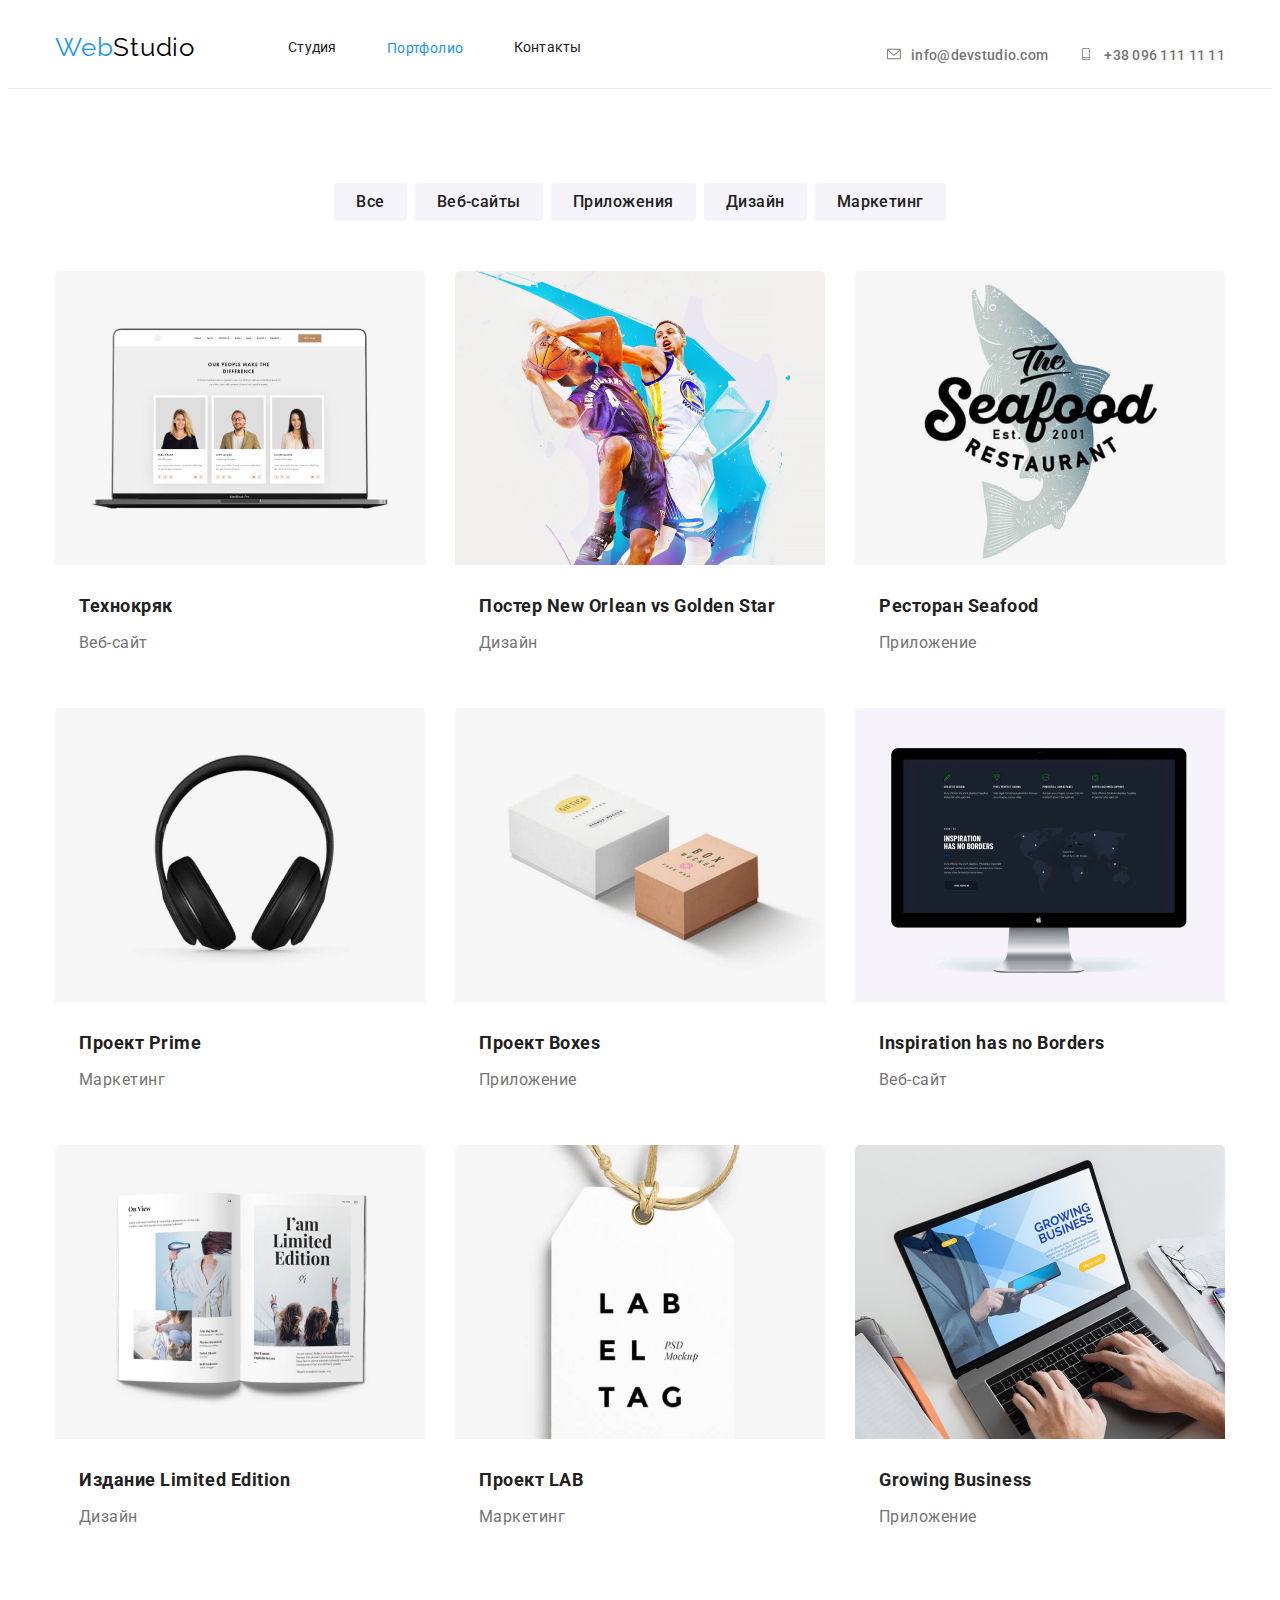
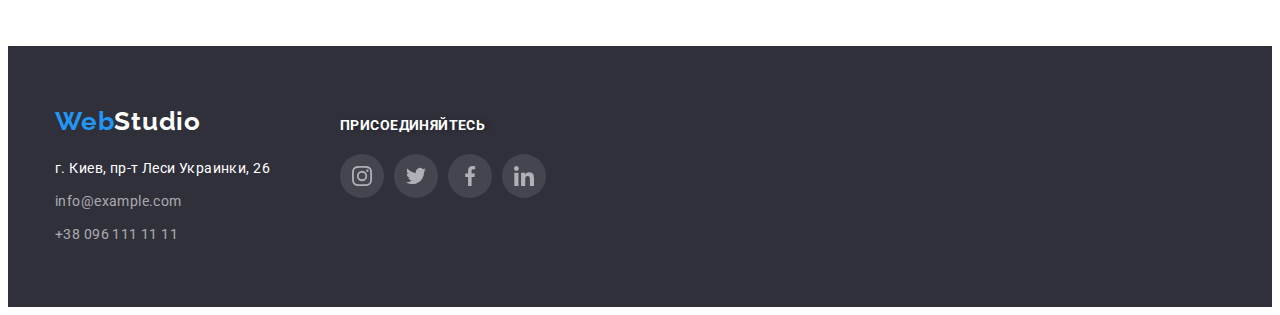
==== commit ee703d78: "задает правильный путь к спрайту" ====
--- a/portfolio.html
+++ b/portfolio.html
@@ -43,7 +43,7 @@
           <li class="contacts-item">
             <a class="mail-link link" href="mailto:info@devstudio.com">
               <svg class="header-icon" width="16" height="12">
-                <use href="../images/sprite.svg#icon-email"></use>
+                <use href="./images/sprite.svg#icon-email"></use>
               </svg>
               info@devstudio.com
             </a>
@@ -51,7 +51,7 @@
           <li class="contacts-item">
             <a class="link-tel link" href="tel:+380961111111">
               <svg class="header-icon" width="16" height="12">
-                <use href="../images/sprite.svg#icon-tel"></use>
+                <use href="./images/sprite.svg#icon-tel"></use>
               </svg>
               +38 096 111 11 11</a
             >
@@ -250,28 +250,28 @@
             <li class="footer-list-item">
               <a class="footer-list-link">
                 <svg class="footer-list-icon">
-                  <use href="../images/sprite.svg#icon-instagram"></use>
-                </svg>
-              </a>
-            </li>
-            <li class="footer-list-item">
-              <a class="footer-list-link">
-                <svg class="footer-list-icon">
-                  <use href="../images/sprite.svg#icon-twitter"></use>
-                </svg>
-              </a>
-            </li>
-            <li class="footer-list-item">
-              <a class="footer-list-link">
-                <svg class="footer-list-icon">
-                  <use href="../images/sprite.svg#icon-facebook"></use>
-                </svg>
-              </a>
-            </li>
-            <li class="footer-list-item">
-              <a class="footer-list-link">
-                <svg class="footer-list-icon">
-                  <use href="../images/sprite.svg#icon-linkedin"></use>
+                  <use href="./images/sprite.svg#icon-instagram"></use>
+                </svg>
+              </a>
+            </li>
+            <li class="footer-list-item">
+              <a class="footer-list-link">
+                <svg class="footer-list-icon">
+                  <use href="./images/sprite.svg#icon-twitter"></use>
+                </svg>
+              </a>
+            </li>
+            <li class="footer-list-item">
+              <a class="footer-list-link">
+                <svg class="footer-list-icon">
+                  <use href="./images/sprite.svg#icon-facebook"></use>
+                </svg>
+              </a>
+            </li>
+            <li class="footer-list-item">
+              <a class="footer-list-link">
+                <svg class="footer-list-icon">
+                  <use href="./images/sprite.svg#icon-linkedin"></use>
                 </svg>
               </a>
             </li>
--- a/css/styles.css
+++ b/css/styles.css
@@ -322,44 +322,64 @@
   color: var(--title-text-color);
   margin-top: 0;
 }
+
+
 .title-description {
   max-width: 270px;
   height: 75px;
-}
+
+  font-weight: 400;
+  font-style: normal;
+  font-size: 14px;
+  line-height: 1.7;
+}
+
+
+/*.section-icon-thumb {
+  display: flex;
+  justify-content: center;
+  align-items: center;
+  background-color: var(--light-background);
+  width: 270px;
+  height: 120px;*/
+}
+
+.section-title-li:not(:last-child) {
+  width: 270px;
+  margin-right: 30px;
+}
+.title-advant::before:not(:last-child) {
+   margin-right: 30px;
+}
+
 .section-title-list {
   display: flex;
-  flex-wrap: nowrap;
-  width: 1170px;
-}
-
-.section-title-li:not(:last-child) {
-  margin-right: 30px;
-}
-
-.section-title-li::before {
+  justify-content: space-between;
+}
+
+.title-advant::before {
   content: "";
   display: block;
   height: 120px;
   background-color: #f5f4fa;
   margin-bottom: 30px;
   border-radius: 4px;
-  background-size: contain;
   background-repeat: no-repeat;
   background-position: center;
 }
 
-.section-title-li:nth-child(1)::before {
-  background-image: url(../images/advantages.svg/antenna\ 1.svg);
-}
-.section-title-li:nth-child(2)::before {
-  background-image: url(../images/advantages.svg/clock\ 1.svg);
-}
-.section-title-li:nth-child(3)::before {
-  background-image: url(../images/advantages.svg/diagram\ 1.svg);
-}
-.section-title-li:nth-child(4)::before {
-  background-image: url(../images/advantages.svg/astronaut\ 1.svg);
-}
+.icon-antenna::before {
+  background-image: url(../images/antenna.svg);
+}
+.icon-clock::before {
+  background-image: url(../images/clock.svg);
+}
+.icon-diagram::before {
+  background-image: url(../images/diagram.svg);
+}
+.icon-astronavt::before {
+  background-image: url(../images/astronaut.svg);
+} 
 
 /* CAPABILITIES section*/
 .capabilities-section {
@@ -462,6 +482,7 @@
   display: flex;
   text-align: center;
   justify-content: space-between;
+  padding: 0;
 }
 
 .social-list-link:hover,
@@ -482,6 +503,7 @@
   height: 44px;
   background: #ffffff;
   border-radius: 50%;
+  
 }
 
 .social-list-icon {
@@ -535,6 +557,11 @@
 .customer-list-link:hover .customer-list-icon,
 .customer-list-link:focus .customer-list-icon {
   fill: #2196f3;
+}
+
+.customer-list-item {
+  width: 170px;
+  height: 90px;
 }
 
 .customer-list-link {
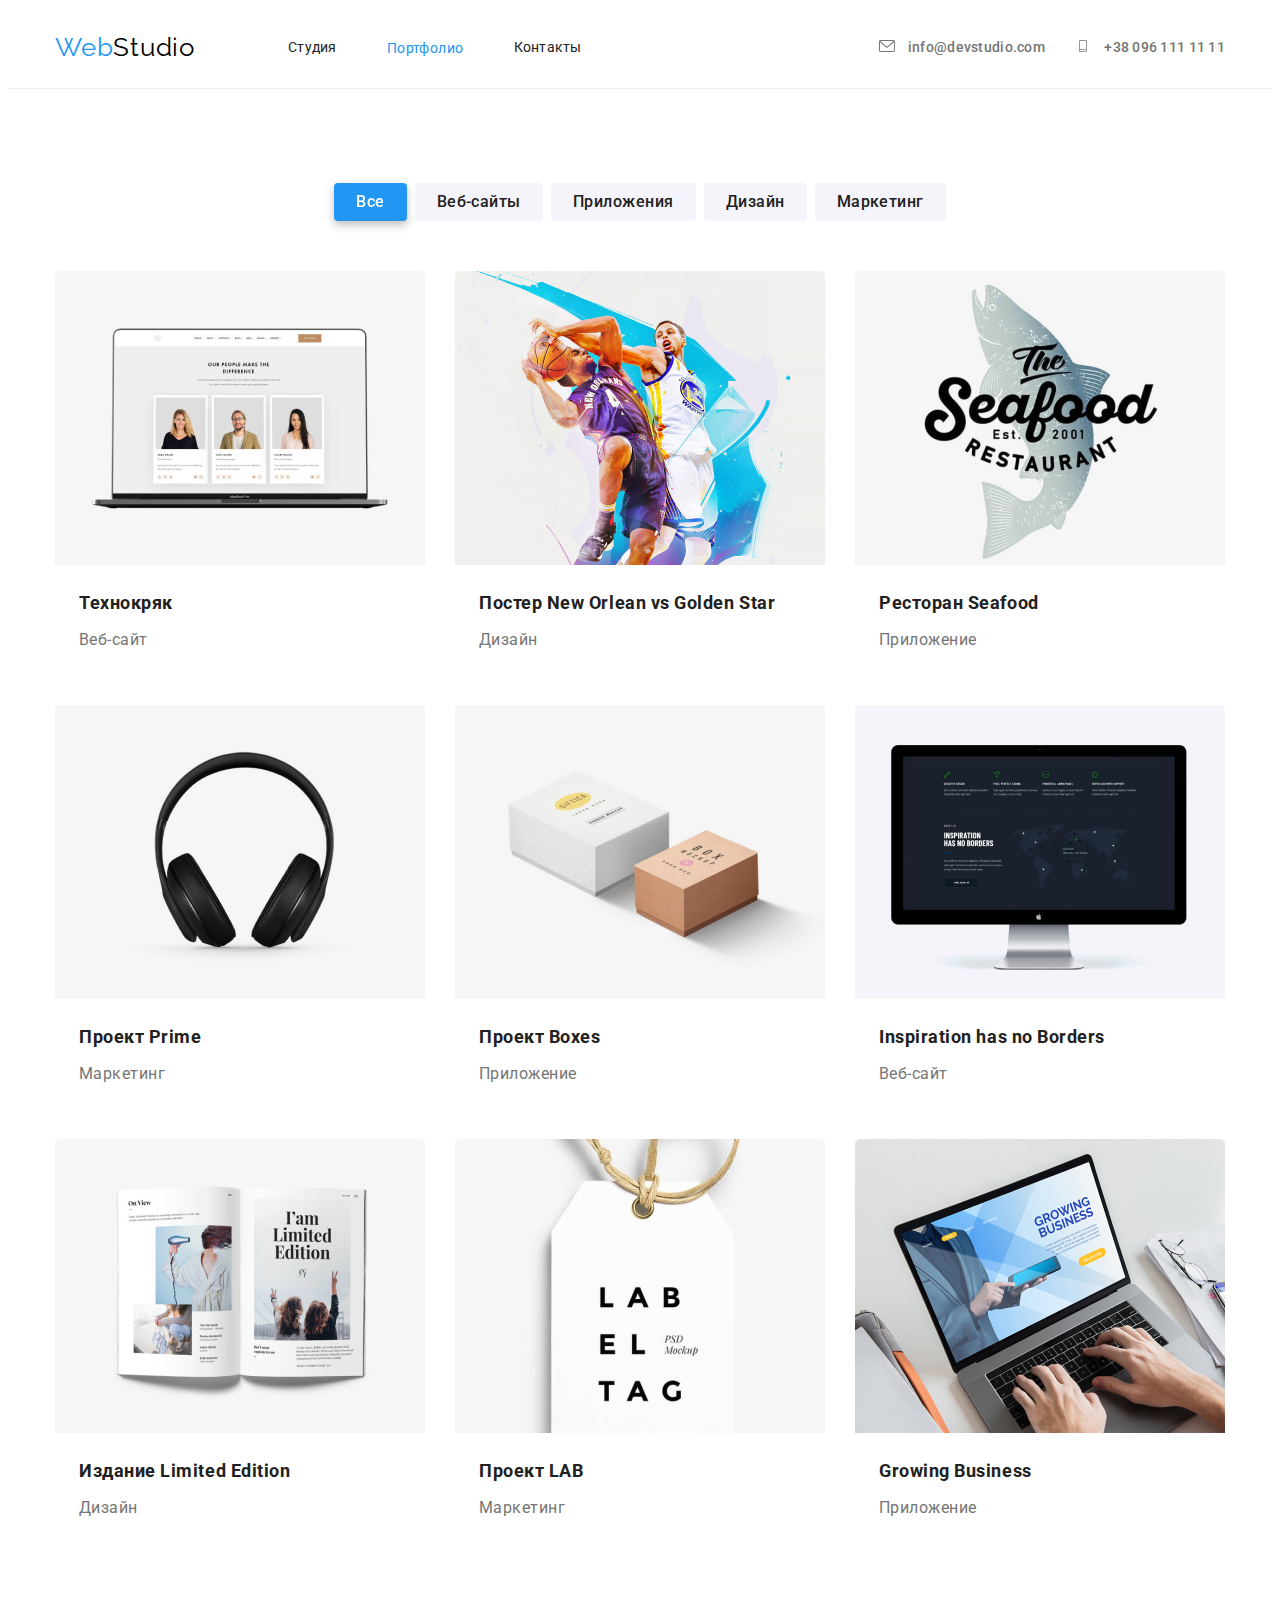
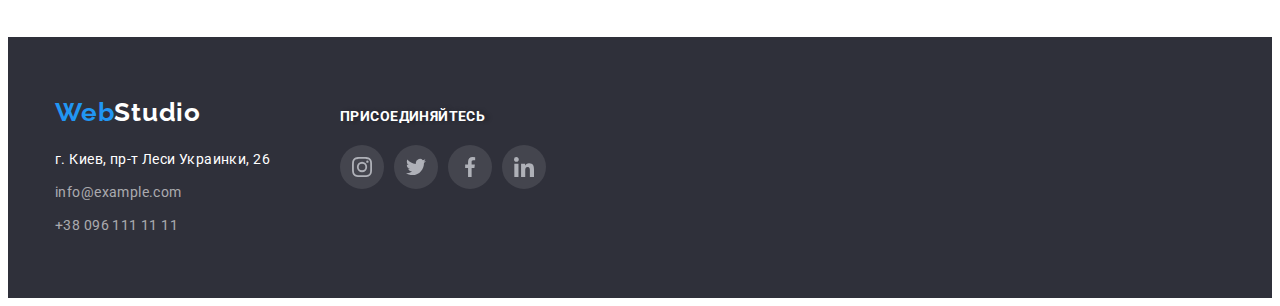
==== commit c95e644f: "добавляет ховер фокус" ====
--- a/portfolio.html
+++ b/portfolio.html
@@ -67,7 +67,7 @@
           <h1 class="visually-hidden">our works</h1>
           <ul class="button-flex">
             <li class="button-list-item">
-              <button type="button" class="portfolio-button">Все</button>
+              <button type="button" class="portfolio-button active">Все</button>
             </li>
             <li class="button-list-item">
               <button type="button" class="portfolio-button">Веб-сайты</button>
@@ -248,28 +248,28 @@
           <p class="footer-text">присоединяйтесь</p>
           <ul class="footer-social-list">
             <li class="footer-list-item">
-              <a class="footer-list-link">
+              <a class="footer-list-link" href="#">
                 <svg class="footer-list-icon">
                   <use href="./images/sprite.svg#icon-instagram"></use>
                 </svg>
               </a>
             </li>
             <li class="footer-list-item">
-              <a class="footer-list-link">
+              <a class="footer-list-link" href="#">
                 <svg class="footer-list-icon">
                   <use href="./images/sprite.svg#icon-twitter"></use>
                 </svg>
               </a>
             </li>
             <li class="footer-list-item">
-              <a class="footer-list-link">
+              <a class="footer-list-link" href="#">
                 <svg class="footer-list-icon">
                   <use href="./images/sprite.svg#icon-facebook"></use>
                 </svg>
               </a>
             </li>
             <li class="footer-list-item">
-              <a class="footer-list-link">
+              <a class="footer-list-link" href="#">
                 <svg class="footer-list-icon">
                   <use href="./images/sprite.svg#icon-linkedin"></use>
                 </svg>
--- a/css/styles.css
+++ b/css/styles.css
@@ -62,7 +62,8 @@
   text-decoration: none;
 }
 
-.img {
+.img,
+.images {
   display: block;
   max-width: 100%;
   height: auto;
@@ -135,19 +136,20 @@
 
 .main-nav {
   display: flex;
-  align-items: center;
+  height: 80px;
+  text-align: center;
 }
 
 /*Adress*/
 .contacts {
-  display: flex;
-  align-items: center;
   margin-left: auto;
+  display: flex;
+  text-align: center;
 }
 
 .contacts-item {
   display: flex;
-  align-items: center;
+  text-align: center;
 }
 
 .contacts-item:not(:last-child) {
@@ -178,35 +180,32 @@
 }
 
 .header-icon {
-  display: block;
   width: 16px;
   height: 12px;
   fill: currentColor;
-  justify-content: center;
   align-items: center;
   margin-right: 10px;
   background-size: contain;
 }
 
 .mail-link {
-  text-align: center;
-  justify-content: center;
-  width: 161px;
-  height: 16px;
+  display: block;
+  height: 100%;
   cursor: pointer;
 }
 
 .link-tel {
-  text-align: center;
-  justify-content: center;
-  height: 16px;
+  display: block;
+  height: 100%;
   cursor: pointer;
 }
 
 /*Site nav*/
 .site-nav {
   display: flex;
-  align-items: center;
+  width: 294px;
+  height: 16px;
+  text-align: center;
 }
 
 .site-nav-item:not(:last-child) {
@@ -234,13 +233,6 @@
 .link,
 .link-current {
   display: block;
-  padding-top: 32px;
-  padding-bottom: 32px;
-}
-
-.mail-link,
-.link-tel {
-  display: flex;
   padding-top: 32px;
   padding-bottom: 32px;
 }
@@ -299,7 +291,7 @@
   padding: 10px 30px;
   min-width: 200px;
 
-  offset: 0px, 4px rgba(0, 0, 0, 0.15);
+  box-shadow: 0px, 4px rgba(0, 0, 0, 0.15);
 }
 
 /*advanteges*/
@@ -323,7 +315,6 @@
   margin-top: 0;
 }
 
-
 .title-description {
   max-width: 270px;
   height: 75px;
@@ -334,22 +325,9 @@
   line-height: 1.7;
 }
 
-
-/*.section-icon-thumb {
-  display: flex;
-  justify-content: center;
-  align-items: center;
-  background-color: var(--light-background);
-  width: 270px;
-  height: 120px;*/
-}
-
 .section-title-li:not(:last-child) {
   width: 270px;
   margin-right: 30px;
-}
-.title-advant::before:not(:last-child) {
-   margin-right: 30px;
 }
 
 .section-title-list {
@@ -379,7 +357,7 @@
 }
 .icon-astronavt::before {
   background-image: url(../images/astronaut.svg);
-} 
+}
 
 /* CAPABILITIES section*/
 .capabilities-section {
@@ -495,15 +473,19 @@
   fill: #ffffff;
 }
 
+.social-list-item {
+  width: 44px;
+  height: 44px;
+}
+
 .social-list-link {
   display: flex;
   justify-content: center;
   align-items: center;
-  width: 44px;
-  height: 44px;
+  width: 100%;
+  height: 100%;
   background: #ffffff;
   border-radius: 50%;
-  
 }
 
 .social-list-icon {
@@ -568,8 +550,8 @@
   display: flex;
   justify-content: center;
   align-items: center;
-  width: 170px;
-  height: 90px;
+  width: 100%;
+  height: 100%;
   background: #ffffff;
   border-radius: 4px;
   border: 1px solid #afb1b8;
@@ -589,7 +571,7 @@
   padding-bottom: 60px;
 }
 .adress-item {
-  justify-content: baseline;
+  align-items: baseline;
 }
 
 .footer-logo {
@@ -644,7 +626,7 @@
   font-weight: 700;
   font-size: 14px;
   line-height: 1.14;
-  letter-spacing: 3%;
+  letter-spacing: 0.03em;
   color: #ffffff;
   text-transform: uppercase;
 }
@@ -665,14 +647,20 @@
 .footer-list-link:hover .footer-list-icon,
 .footer-list-link:focus .footer-list-icon {
   fill: #ffffff;
+  cursor: pointer;
+}
+
+.footer-list-item {
+  width: 44px;
+  height: 44px;
 }
 
 .footer-list-link {
   display: flex;
   justify-content: center;
   align-items: center;
-  width: 44px;
-  height: 44px;
+  width: 100%;
+  height: 100%;
   background: rgba(255, 255, 255, 0.1);
   border-radius: 50%;
 }
@@ -686,7 +674,6 @@
 .footer {
   display: flex;
   align-items: baseline;
-  justify-content: baseline;
 }
 
 .footer-contacts:not(:last-child) {
@@ -725,19 +712,18 @@
   border-radius: 4px;
   padding: 6px 22px;
   white-space: nowrap;
+  border-color: transparent;
   border: none;
 }
 
+.portfolio-button.active,
 .portfolio-button:hover,
 .portfolio-butto:focus {
   color: var(--primary-lite-color);
   background-color: var(--accent-color);
-  border: none;
-}
-
-.flex-element:hover {
-  border: 1px solid #eeeeee;
-  box-shadow: rgba(0, 0, 0, 0.25);
+  cursor: pointer;
+  border: transparent;
+  filter: drop-shadow(0px 4px 4px rgba(0, 0, 0, 0.25));
 }
 
 .flex-element-link {
@@ -751,6 +737,7 @@
 .flex-element-link:focus {
   box-shadow: 0px 1px 1px rgba(0, 0, 0, 0.12), 0px 4px 4px rgba(0, 0, 0, 0.06),
     1px 4px 6px rgba(0, 0, 0, 0.16);
+  border: none;
 }
 
 .portfolio-img-flex {
